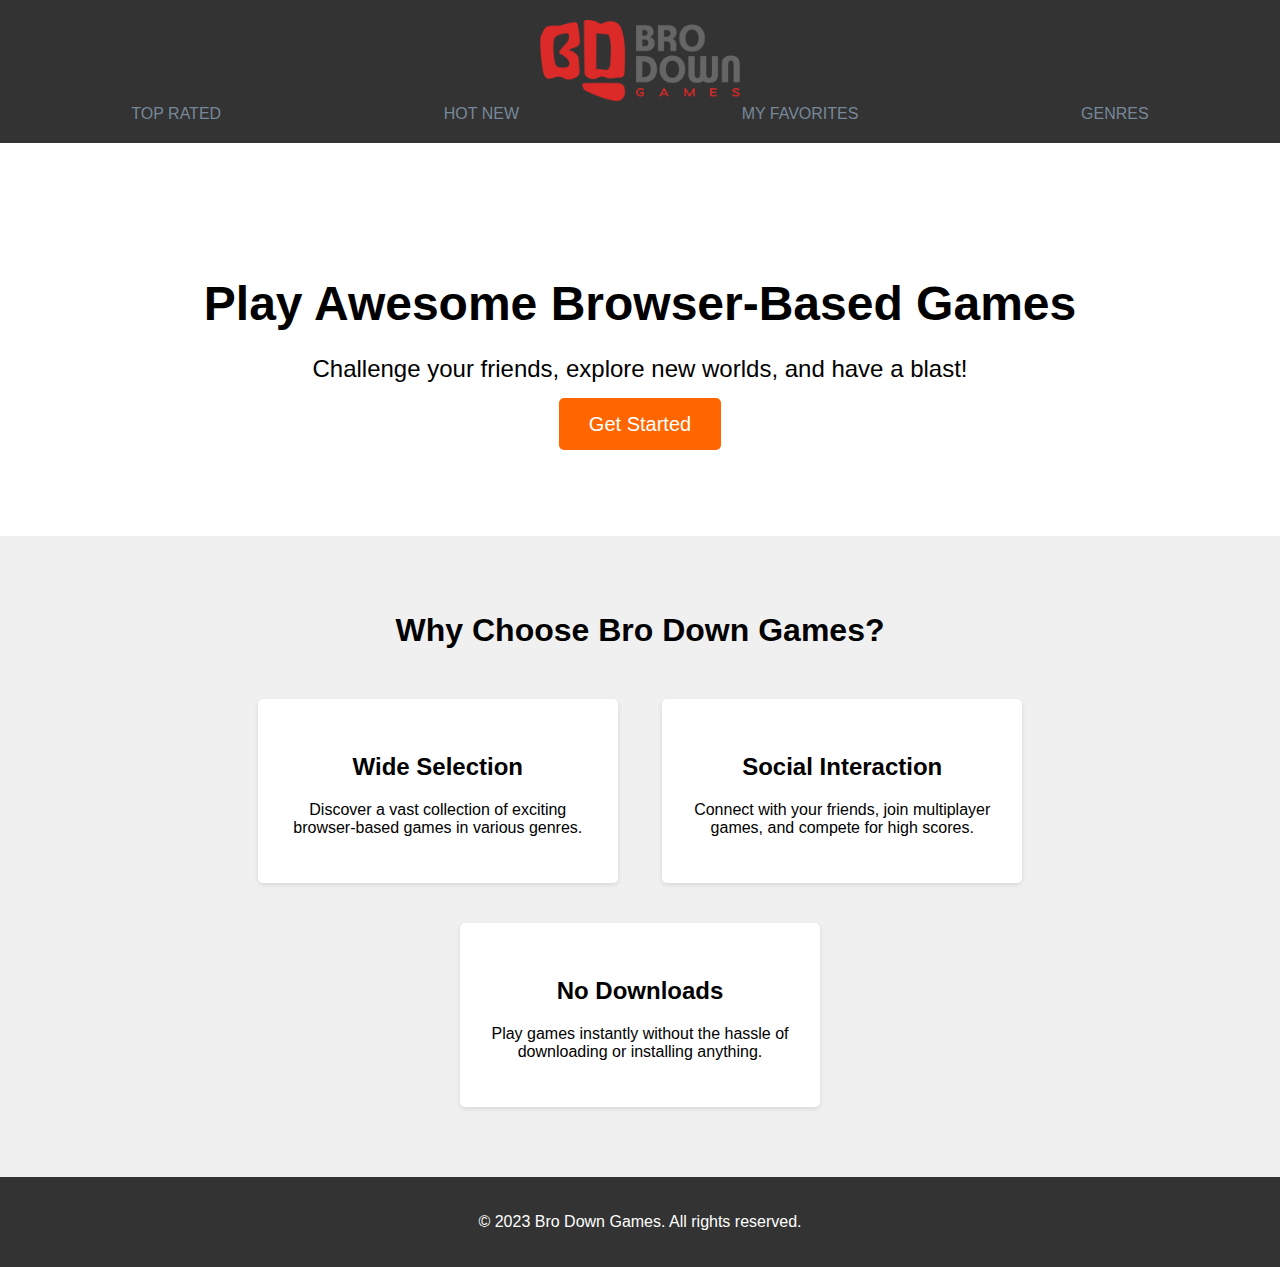
==== index.html @ a9b24e46 "move index style and images folder into root directory for repo" ====
<!DOCTYPE html>
<html lang="en">
<head>
    <meta charset="UTF-8">
    <meta http-equiv="X-UA-Compatible" content="IE=edge">
    <meta name="viewport" content="width=device-width, initial-scale=1.0">
    <link rel="stylesheet" href="style.css">
    <title>Document</title>
</head>
<body>
    <header class="header">
        <div>
            <img src="images/Bro_Down_Games_Logo.png" width="200px">
            <nav class="navigation">
              <a href="#topRated">TOP RATED</a>
              <a href="#new">HOT NEW</a>
              <a href="#favorites">MY FAVORITES</a>
              <a href="#Genres">GENRES</a>
            </nav>
        </div>
    </header>

  <section class="hero">
    <h1>Play Awesome Browser-Based Games</h1>
    <p>Challenge your friends, explore new worlds, and have a blast!</p>
    <a href="#" class="cta-button">Get Started</a>
  </section>

  <section class="features">
    <h2>Why Choose Bro Down Games?</h2>
    <div class="feature-card">
      <h3>Wide Selection</h3>
      <p>Discover a vast collection of exciting browser-based games in various genres.</p>
    </div>
    <div class="feature-card">
      <h3>Social Interaction</h3>
      <p>Connect with your friends, join multiplayer games, and compete for high scores.</p>
    </div>
    <div class="feature-card">
      <h3>No Downloads</h3>
      <p>Play games instantly without the hassle of downloading or installing anything.</p>
    </div>
  </section>

  <footer class="footer">
    <p>&copy; 2023 Bro Down Games. All rights reserved.</p>
  </footer>
</body>
</html>
---- style.css ----
body {
    font-family: Arial, sans-serif;
    margin: 0;
    padding: 0;
  }

  .header {
    background-color: #333;
    color: #fff;
    padding: 20px;
    text-align: center;
  }
  header div nav{
    display: flex;
    list-style-type: none;
    justify-content: space-around;
  }

    header div nav a{
    color: lightslategray;
    text-decoration: none;
    
    }
  .hero {
    background-image: url('background.jpg');
    background-size: cover;
    color: #000000;
    padding: 100px;
    text-align: center;
  }

  .hero h1 {
    font-size: 48px;
    margin-bottom: 20px;
  }

  .hero p {
    font-size: 24px;
    margin-bottom: 30px;
  }

  .cta-button {
    background-color: #ff6600;
    border: none;
    border-radius: 5px;
    color: #fff;
    font-size: 20px;
    padding: 15px 30px;
    text-decoration: none;
  }

  .cta-button:hover {
    background-color: #cc5500;
  }

  .features {
    background-color: #f0f0f0;
    padding: 50px;
    text-align: center;
  }

  .features h2 {
    font-size: 32px;
    margin-bottom: 30px;
  }

  .feature-card {
    background-color: #fff;
    border-radius: 5px;
    box-shadow: 0 2px 5px rgba(0, 0, 0, 0.1);
    display: inline-block;
    margin: 20px;
    padding: 30px;
    text-align: center;
    width: 300px;
  }

  .feature-card h3 {
    font-size: 24px;
    margin-bottom: 20px;
  }

  .footer {
    background-color: #333;
    color: #fff;
    padding: 20px;
    text-align: center;
  }
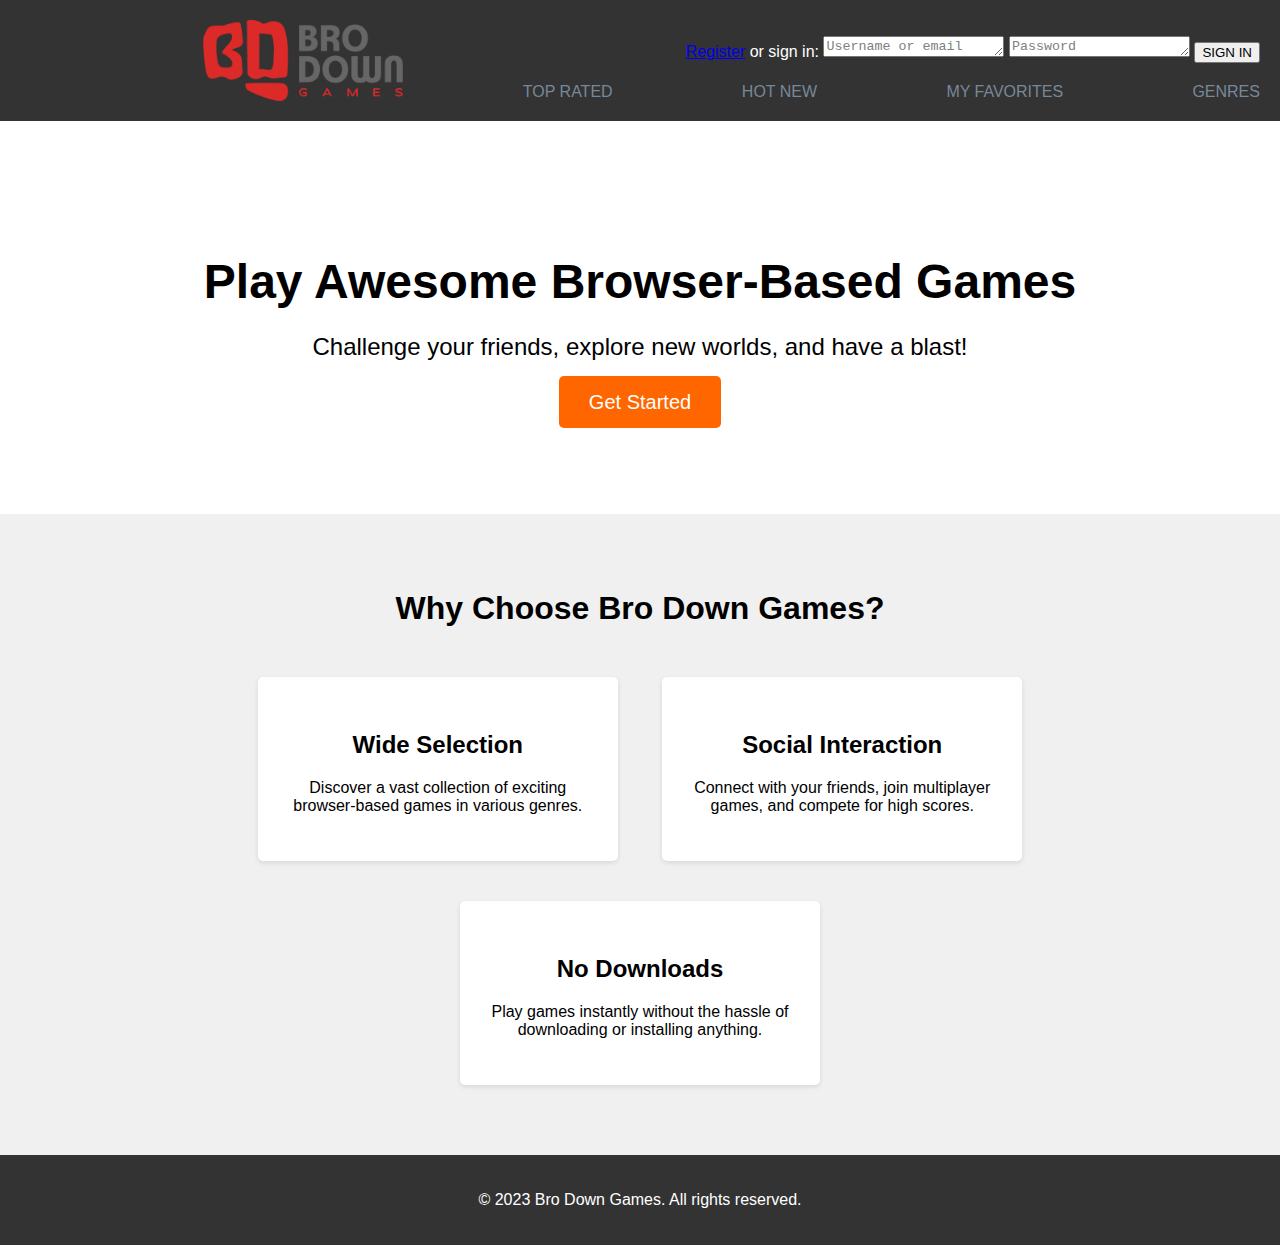
==== commit 0c07313b: "work on layout of header section of page" ====
--- a/index.html
+++ b/index.html
@@ -5,18 +5,38 @@
     <meta http-equiv="X-UA-Compatible" content="IE=edge">
     <meta name="viewport" content="width=device-width, initial-scale=1.0">
     <link rel="stylesheet" href="style.css">
-    <title>Document</title>
+    <link href="https://cdn.jsdelivr.net/npm/bootstrap@5.3.0/dist/css/bootstrap.min.css" rel="stylesheet" integrity="sha384-9ndCyUaIbzAi2FUVXJi0CjmCapSmO7SnpJef0486qhLnuZ2cdeRhO02iuK6FUUVM" crossorigin="anonymous">
+    <title>
+      Bro Down Games - Browser Based Gaming
+    </title>
+    <link rel="icon" href="images/Bro_Down_Games_Web_Browser_Tab_Icon.eps">
 </head>
 <body>
     <header class="header">
         <div>
-            <img src="images/Bro_Down_Games_Logo.png" width="200px">
-            <nav class="navigation">
-              <a href="#topRated">TOP RATED</a>
-              <a href="#new">HOT NEW</a>
-              <a href="#favorites">MY FAVORITES</a>
-              <a href="#Genres">GENRES</a>
-            </nav>
+
+            <div class="leftsideheader">
+              <img class="logo" src="images/Bro_Down_Games_Logo.png" width="200px">
+            </div>
+
+            <div class="rightsideheader">
+
+              <div class="signIn">
+                <p><a href="#" class="register">Register</a> or sign in:
+                  <textarea rows="1" class="username">Username or email</textarea>
+                  <textarea rows="1" class="password">Password</textarea>
+                  <button class="btn-signin">SIGN IN</button></p>
+              </div>
+
+              <nav class="navigation">
+                <a href="#topRated">TOP RATED</a>
+                <a href="#new">HOT NEW</a>
+                <a href="#favorites">MY FAVORITES</a>
+                <a href="#Genres">GENRES</a>
+              </nav>
+
+            </div>
+              
         </div>
     </header>
 
@@ -45,6 +65,8 @@
   <footer class="footer">
     <p>&copy; 2023 Bro Down Games. All rights reserved.</p>
   </footer>
+  <script src="https://cdn.jsdelivr.net/npm/bootstrap@5.3.0/dist/js/bootstrap.bundle.min.js" integrity="sha384-geWF76RCwLtnZ8qwWowPQNguL3RmwHVBC9FhGdlKrxdiJJigb/j/68SIy3Te4Bkz" crossorigin="anonymous"></script>
+
 </body>
 </html>
 
--- a/style.css
+++ b/style.css
@@ -10,16 +10,37 @@
     padding: 20px;
     text-align: center;
   }
-  header div nav{
+  header div{
+    display: flex;
+    flex:auto
+  }
+  .leftsideheader{
+    justify-content: end;
+  }
+  .logo{
+    margin-right: 100px;
+  }
+  .rightsideheader{
+    flex-direction: column;
+  }
+  .signIn{
+    justify-content: end;
+  }
+  textarea{
+    color: grey;
+    text-emphasis:;
+  }
+  .navigation{
     display: flex;
     list-style-type: none;
-    justify-content: space-around;
+    align-items: end;
+    justify-content: space-between;
   }
 
     header div nav a{
     color: lightslategray;
     text-decoration: none;
-    
+    margin-left: 20px;
     }
   .hero {
     background-image: url('background.jpg');
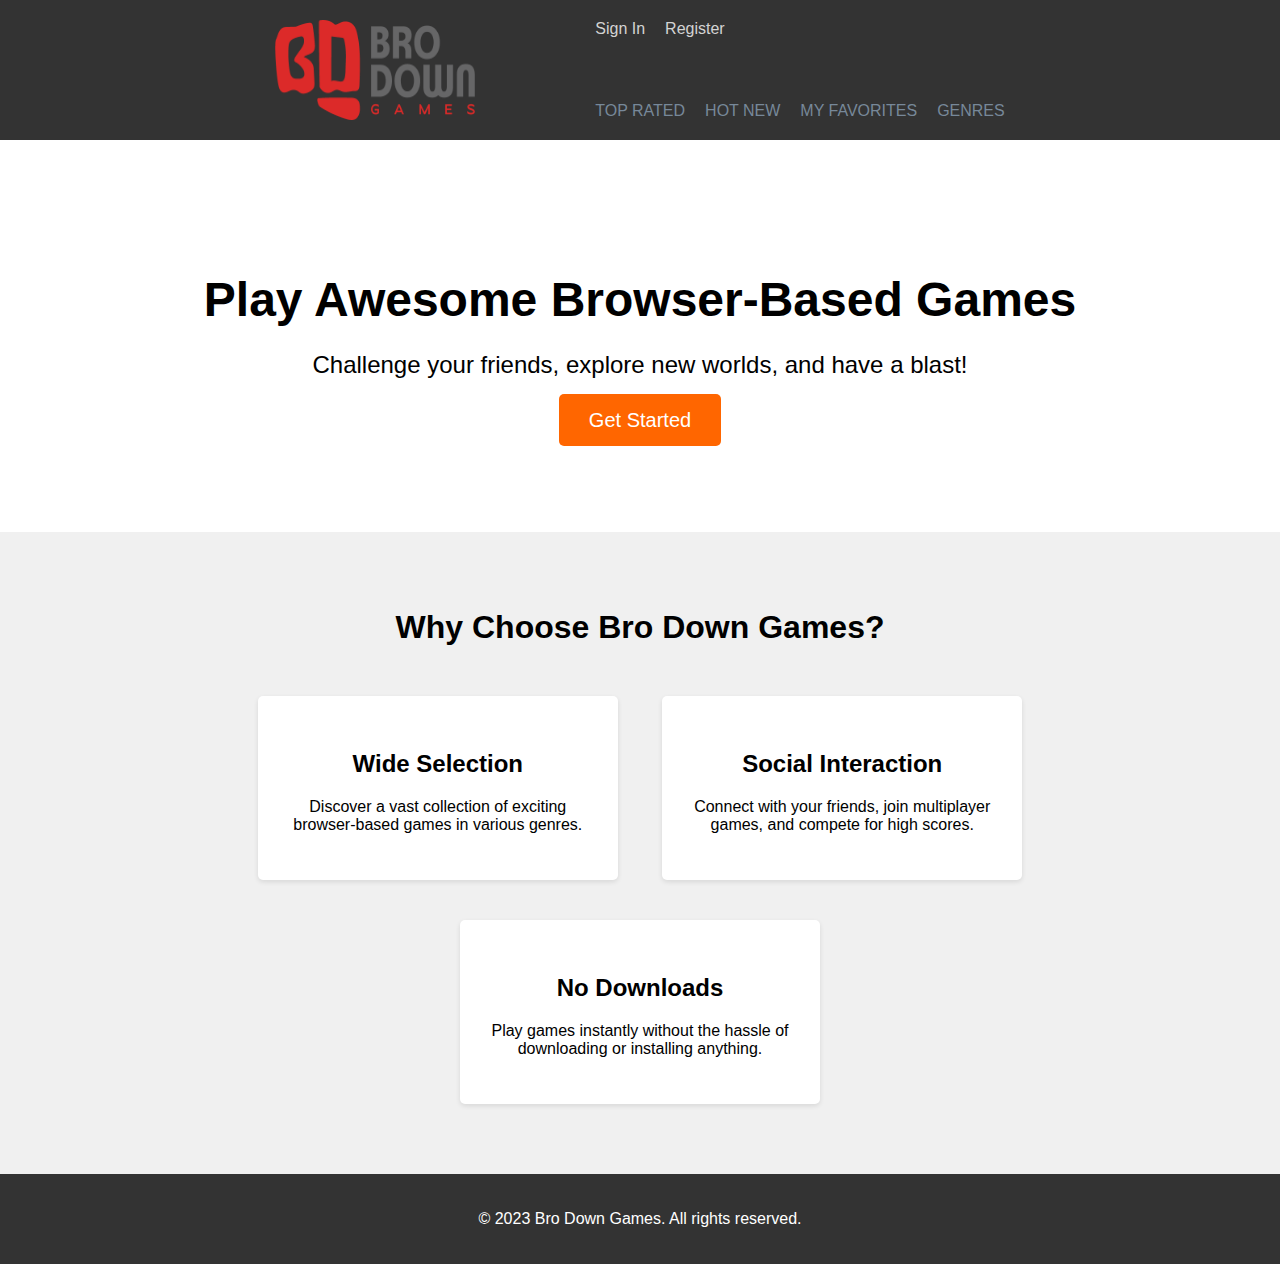
==== commit a09e20df: "more work on header" ====
--- a/index.html
+++ b/index.html
@@ -16,16 +16,14 @@
         <div>
 
             <div class="leftsideheader">
-              <img class="logo" src="images/Bro_Down_Games_Logo.png" width="200px">
+              <img class="logo" src="images/Bro_Down_Games_Logo.png" width="200px" height="100px">
             </div>
 
             <div class="rightsideheader">
 
-              <div class="signIn">
-                <p><a href="#" class="register">Register</a> or sign in:
-                  <textarea rows="1" class="username">Username or email</textarea>
-                  <textarea rows="1" class="password">Password</textarea>
-                  <button class="btn-signin">SIGN IN</button></p>
+              <div class="user-panel">
+                <a href="#">Sign In</a>
+                <a href="#">Register</a>
               </div>
 
               <nav class="navigation">
--- a/style.css
+++ b/style.css
@@ -19,25 +19,27 @@
   }
   .logo{
     margin-right: 100px;
+    size: inherit;
   }
   .rightsideheader{
     flex-direction: column;
+    margin-right: auto;
   }
-  .signIn{
-    justify-content: end;
+  .user-panel{
   }
-  textarea{
-    color: grey;
-    text-emphasis:;
+  .user-panel a{
+    margin-left: 20px;
+    color: lightgrey;
+    text-decoration: none;
   }
   .navigation{
     display: flex;
     list-style-type: none;
     align-items: end;
-    justify-content: space-between;
+    margin-right: auto;
   }
 
-    header div nav a{
+    .navigation a{
     color: lightslategray;
     text-decoration: none;
     margin-left: 20px;
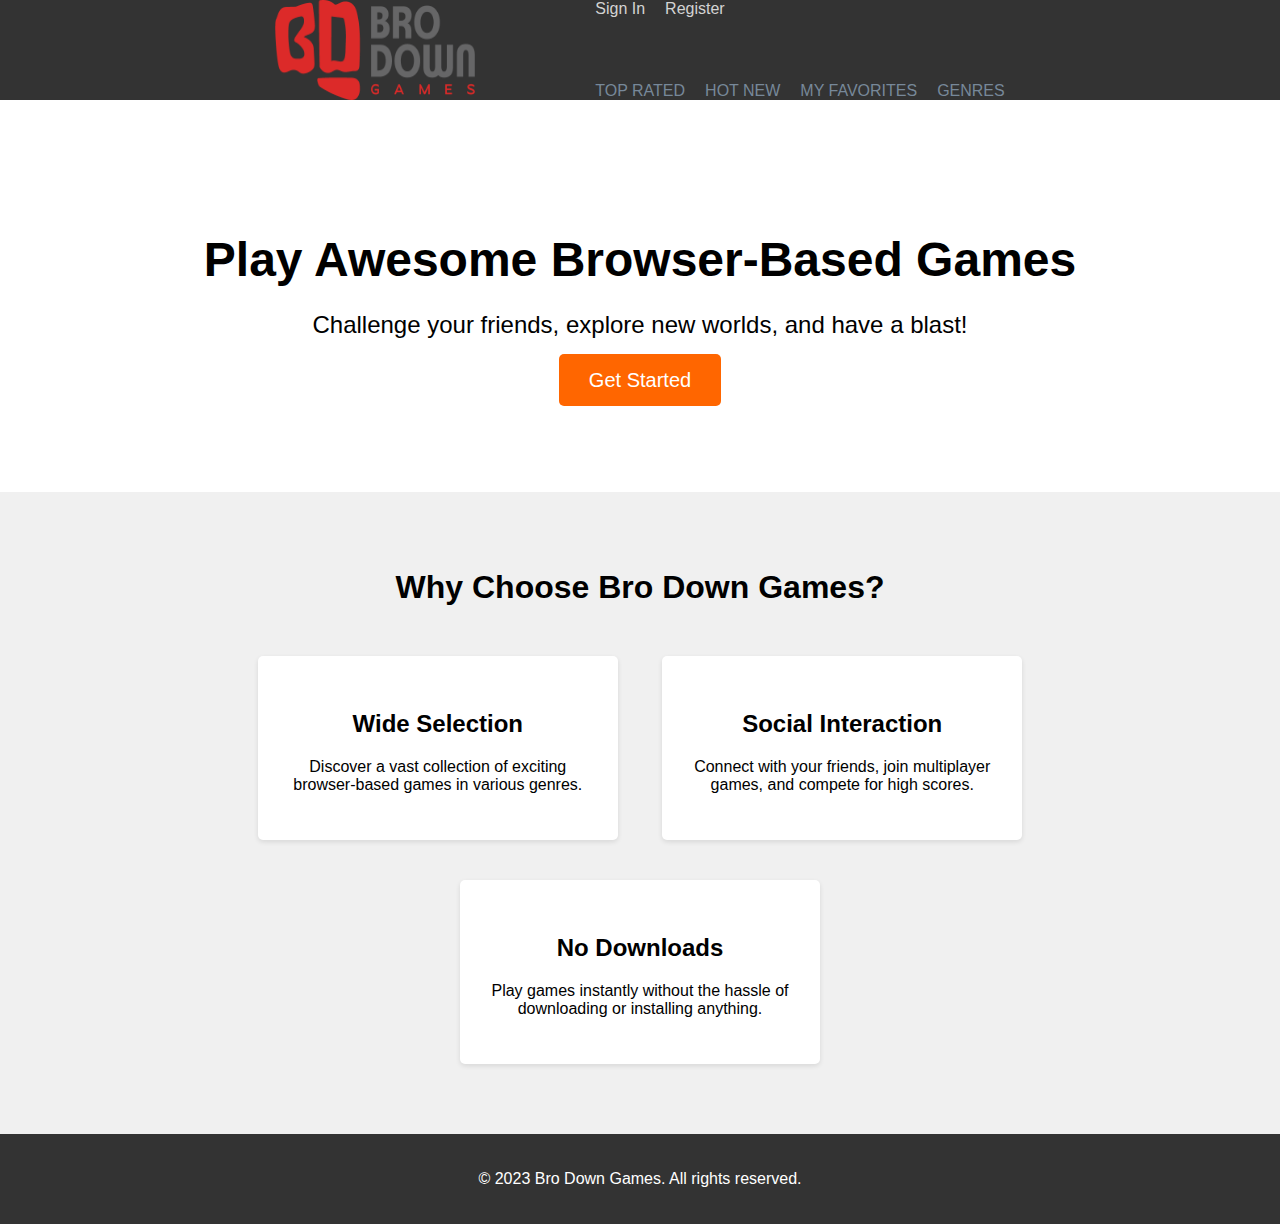
==== commit 00a6069f: "add background image for hero section" ====
--- a/index.html
+++ b/index.html
@@ -2,10 +2,8 @@
 <html lang="en">
 <head>
     <meta charset="UTF-8">
-    <meta http-equiv="X-UA-Compatible" content="IE=edge">
     <meta name="viewport" content="width=device-width, initial-scale=1.0">
     <link rel="stylesheet" href="style.css">
-    <link href="https://cdn.jsdelivr.net/npm/bootstrap@5.3.0/dist/css/bootstrap.min.css" rel="stylesheet" integrity="sha384-9ndCyUaIbzAi2FUVXJi0CjmCapSmO7SnpJef0486qhLnuZ2cdeRhO02iuK6FUUVM" crossorigin="anonymous">
     <title>
       Bro Down Games - Browser Based Gaming
     </title>
@@ -16,7 +14,7 @@
         <div>
 
             <div class="leftsideheader">
-              <img class="logo" src="images/Bro_Down_Games_Logo.png" width="200px" height="100px">
+              <img class="logo" src="images/Bro_Down_Games_Logo.png" alt="" width="200px" height="100px">
             </div>
 
             <div class="rightsideheader">
@@ -63,7 +61,6 @@
   <footer class="footer">
     <p>&copy; 2023 Bro Down Games. All rights reserved.</p>
   </footer>
-  <script src="https://cdn.jsdelivr.net/npm/bootstrap@5.3.0/dist/js/bootstrap.bundle.min.js" integrity="sha384-geWF76RCwLtnZ8qwWowPQNguL3RmwHVBC9FhGdlKrxdiJJigb/j/68SIy3Te4Bkz" crossorigin="anonymous"></script>
 
 </body>
 </html>
--- a/style.css
+++ b/style.css
@@ -7,12 +7,11 @@
   .header {
     background-color: #333;
     color: #fff;
-    padding: 20px;
-    text-align: center;
+    padding: auto;
   }
   header div{
     display: flex;
-    flex:auto
+    flex:auto;
   }
   .leftsideheader{
     justify-content: end;
@@ -23,9 +22,6 @@
   }
   .rightsideheader{
     flex-direction: column;
-    margin-right: auto;
-  }
-  .user-panel{
   }
   .user-panel a{
     margin-left: 20px;
@@ -36,7 +32,6 @@
     display: flex;
     list-style-type: none;
     align-items: end;
-    margin-right: auto;
   }
 
     .navigation a{
@@ -45,8 +40,9 @@
     margin-left: 20px;
     }
   .hero {
-    background-image: url('background.jpg');
+    background-image: src('images/backgroundImage.eps');
     background-size: cover;
+    background-position: top left;
     color: #000000;
     padding: 100px;
     text-align: center;
@@ -108,4 +104,46 @@
     color: #fff;
     padding: 20px;
     text-align: center;
-  }+  }
+  /* Media Queries */
+
+@media only screen and (max-width: 768px) {
+  .hero {
+    padding: 50px;
+  }
+
+  .hero h1 {
+    font-size: 36px;
+    margin-bottom: 15px;
+  }
+
+  .hero p {
+    font-size: 18px;
+    margin-bottom: 20px;
+  }
+
+  .cta-button {
+    font-size: 16px;
+    padding: 10px 20px;
+  }
+
+  .features {
+    padding: 30px;
+  }
+
+  .features h2 {
+    font-size: 28px;
+    margin-bottom: 20px;
+  }
+
+  .feature-card {
+    width: 100%;
+    margin: 20px auto;
+    padding: 20px;
+  }
+
+  .feature-card h3 {
+    font-size: 20px;
+    margin-bottom: 15px;
+  }
+}